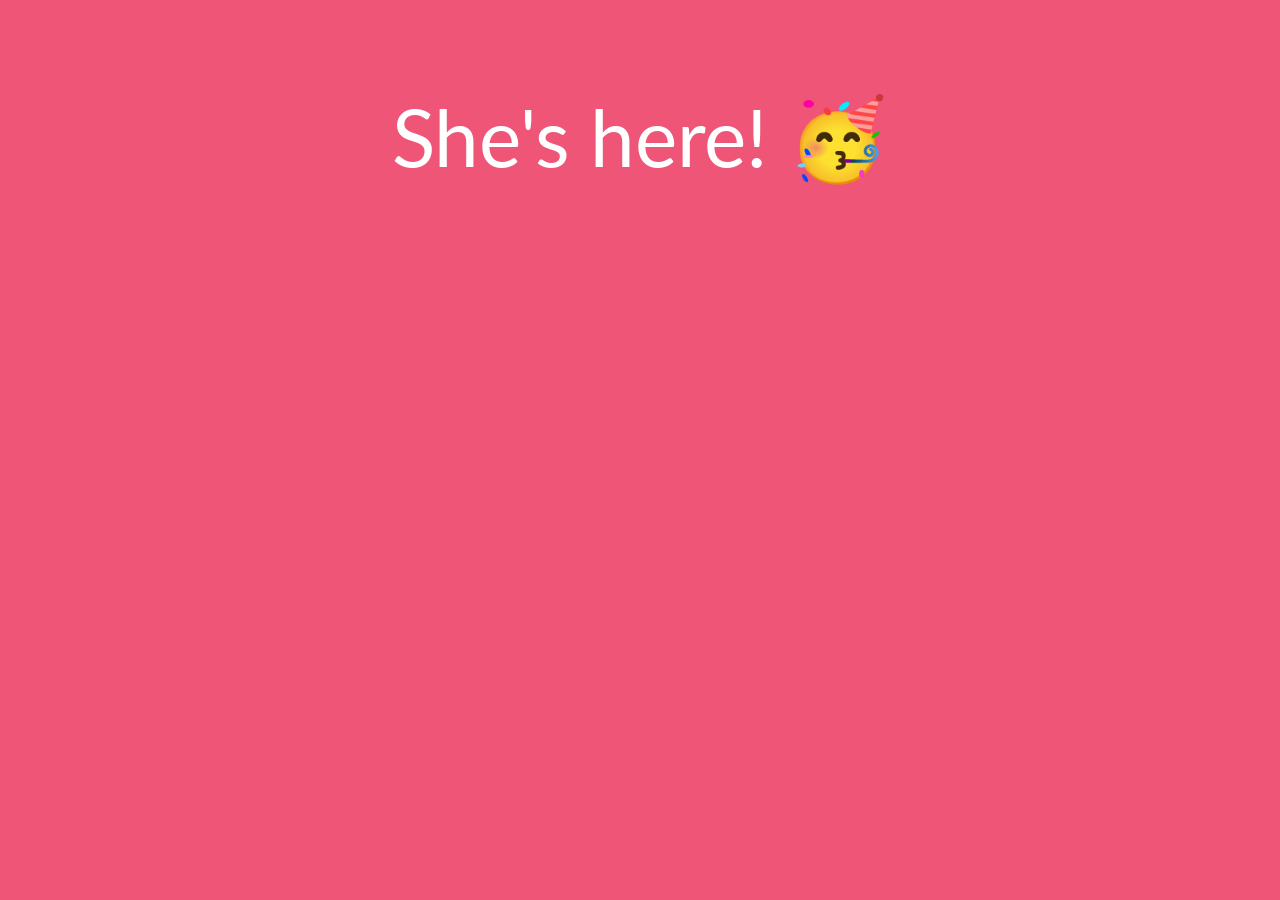
==== index.html @ 0445a793 "Fix time" ====
<!DOCTYPE html>

<html>
    <head>
        <title>🥳🥳🥳</title>
         <meta name="viewport" content="width=device-width, initial-scale=1.0">

        <link href="https://fonts.googleapis.com/css2?family=Lato:wght@300&display=swap" rel="stylesheet" />

        <link rel="stylesheet" href="odometer-theme-default.css" />
        <script src="odometer.js"></script>
    </head>

    <body>
        <div id="countdown">
            <div class="timer">
                <span class="odometer" id="days"></span>
                <span class="smallText">days</span>
            </div>
            <div class="timer">
                <span class="odometer" id="hours"></span>
                <span class="smallText">hours</span>
            </div>
            <div class="timer">
                <span class="odometer" id="minutes"></span>
                <span class="smallText">minutes</span>
            </div>
            <div class="timer">
                <span class="odometer" id="seconds"></span>
                <span class="smallText">seconds</span>
            </div>

        </div>
        <span id="subtext">until Lauren visits me again ❤</span>
    </body>
</html>

<script type="text/javascript">
    const arrival_date = 'October 09 2020 21:37:00 GMT-0700';

    function getTimeRemaining(endtime) {
      const total = Date.parse(endtime) - Date.parse(new Date());
      const seconds = Math.floor( (total/1000) % 60 );
      const minutes = Math.floor( (total/1000/60) % 60 );
      const hours = Math.floor( (total/(1000*60*60)) % 24 );
      const days = Math.floor( total/(1000*60*60*24) );

      return {
        total,
        days,
        hours,
        minutes,
        seconds
      };
    }

    function initializeClock(id, endtime) {
      const clock = document.getElementById(id);
      const daysSpan = clock.querySelector('#days');
      const hoursSpan = clock.querySelector('#hours');
      const minutesSpan = clock.querySelector('#minutes');
      const secondsSpan = clock.querySelector('#seconds');

      function updateClock(){
          const t = getTimeRemaining(endtime);
          if (t.total <= 0) {
              clearInterval(timeinterval);
              document.getElementById("countdown").innerHTML = "<span style=''>She's here! 🥳</span>"
              document.getElementById("subtext").remove()
          }

          daysSpan.innerHTML = t.days;
          hoursSpan.innerHTML = t.hours;
          minutesSpan.innerHTML = t.minutes;
          secondsSpan.innerHTML = t.seconds;
        }

        updateClock(); // run function once at first to avoid delay
        var timeinterval = setInterval(updateClock,1000);
    }

    initializeClock("countdown", arrival_date)


</script>

<style>
    html {
        background-color: #ee5577;
        font-family: 'Lato', sans-serif;
        color: white;
    }
    body {
        padding: 2em;
        padding-top: 5em;
        display: flex;
        flex-direction: column;
        justify-content: center;

        align-items: center;
    }
    #countdown {
        width: 100%;
        margin: auto;
        margin-bottom: 1em;
        font-size: 5em;
        display: flex;
        flex-direction: row;
        justify-content: space-evenly;

    }
    .smallText {
        font-size: 0.4em;
    }

    #subtext {
        font-size: 2em;
    }

    @media only screen and (max-width: 640px) {

      #countdown {
          flex-direction: column;
          align-items: first baseline;
          width: auto;
      }

      .timer {
          width: auto;
      }

}
</style>
---- odometer-theme-default.css ----
.odometer.odometer-auto-theme, .odometer.odometer-theme-default {
  display: inline-block;
  vertical-align: middle;
  *vertical-align: auto;
  *zoom: 1;
  *display: inline;
  position: relative;
}
.odometer.odometer-auto-theme .odometer-digit, .odometer.odometer-theme-default .odometer-digit {
  display: inline-block;
  vertical-align: middle;
  *vertical-align: auto;
  *zoom: 1;
  *display: inline;
  position: relative;
}
.odometer.odometer-auto-theme .odometer-digit .odometer-digit-spacer, .odometer.odometer-theme-default .odometer-digit .odometer-digit-spacer {
  display: inline-block;
  vertical-align: middle;
  *vertical-align: auto;
  *zoom: 1;
  *display: inline;
  visibility: hidden;
}
.odometer.odometer-auto-theme .odometer-digit .odometer-digit-inner, .odometer.odometer-theme-default .odometer-digit .odometer-digit-inner {
  text-align: left;
  display: block;
  position: absolute;
  top: 0;
  left: 0;
  right: 0;
  bottom: 0;
  overflow: hidden;
}
.odometer.odometer-auto-theme .odometer-digit .odometer-ribbon, .odometer.odometer-theme-default .odometer-digit .odometer-ribbon {
  display: block;
}
.odometer.odometer-auto-theme .odometer-digit .odometer-ribbon-inner, .odometer.odometer-theme-default .odometer-digit .odometer-ribbon-inner {
  display: block;
  -webkit-backface-visibility: hidden;
}
.odometer.odometer-auto-theme .odometer-digit .odometer-value, .odometer.odometer-theme-default .odometer-digit .odometer-value {
  display: block;
  -webkit-transform: translateZ(0);
}
.odometer.odometer-auto-theme .odometer-digit .odometer-value.odometer-last-value, .odometer.odometer-theme-default .odometer-digit .odometer-value.odometer-last-value {
  position: absolute;
}
.odometer.odometer-auto-theme.odometer-animating-up .odometer-ribbon-inner, .odometer.odometer-theme-default.odometer-animating-up .odometer-ribbon-inner {
  -webkit-transition: -webkit-transform 0.9s;
  -moz-transition: -moz-transform 0.9s;
  -ms-transition: -ms-transform 0.9s;
  -o-transition: -o-transform 0.9s;
  transition: transform 0.9s;
}
.odometer.odometer-auto-theme.odometer-animating-up.odometer-animating .odometer-ribbon-inner, .odometer.odometer-theme-default.odometer-animating-up.odometer-animating .odometer-ribbon-inner {
  -webkit-transform: translateY(-100%);
  -moz-transform: translateY(-100%);
  -ms-transform: translateY(-100%);
  -o-transform: translateY(-100%);
  transform: translateY(100%);
}
.odometer.odometer-auto-theme.odometer-animating-down .odometer-ribbon-inner, .odometer.odometer-theme-default.odometer-animating-down .odometer-ribbon-inner {
  -webkit-transform: translateY(-100%);
  -moz-transform: translateY(-100%);
  -ms-transform: translateY(-100%);
  -o-transform: translateY(-100%);
  transform: translateY(-100%);
}
.odometer.odometer-auto-theme.odometer-animating-down.odometer-animating .odometer-ribbon-inner, .odometer.odometer-theme-default.odometer-animating-down.odometer-animating .odometer-ribbon-inner {
  -webkit-transition: -webkit-transform 0.9s;
  -moz-transition: -moz-transform 0.9s;
  -ms-transition: -ms-transform 0.9s;
  -o-transition: -o-transform 0.9s;
  transition: transform 0.9s;
  -webkit-transform: translateY(0);
  -moz-transform: translateY(0);
  -ms-transform: translateY(0);
  -o-transform: translateY(0);
  transform: translateY(0);
}

.odometer.odometer-auto-theme, .odometer.odometer-theme-default {
  /* font-family: "Helvetica Neue", sans-serif;
  line-height: 1.1em; */
}
.odometer.odometer-auto-theme .odometer-value, .odometer.odometer-theme-default .odometer-value {
  /* text-align: center; */
}
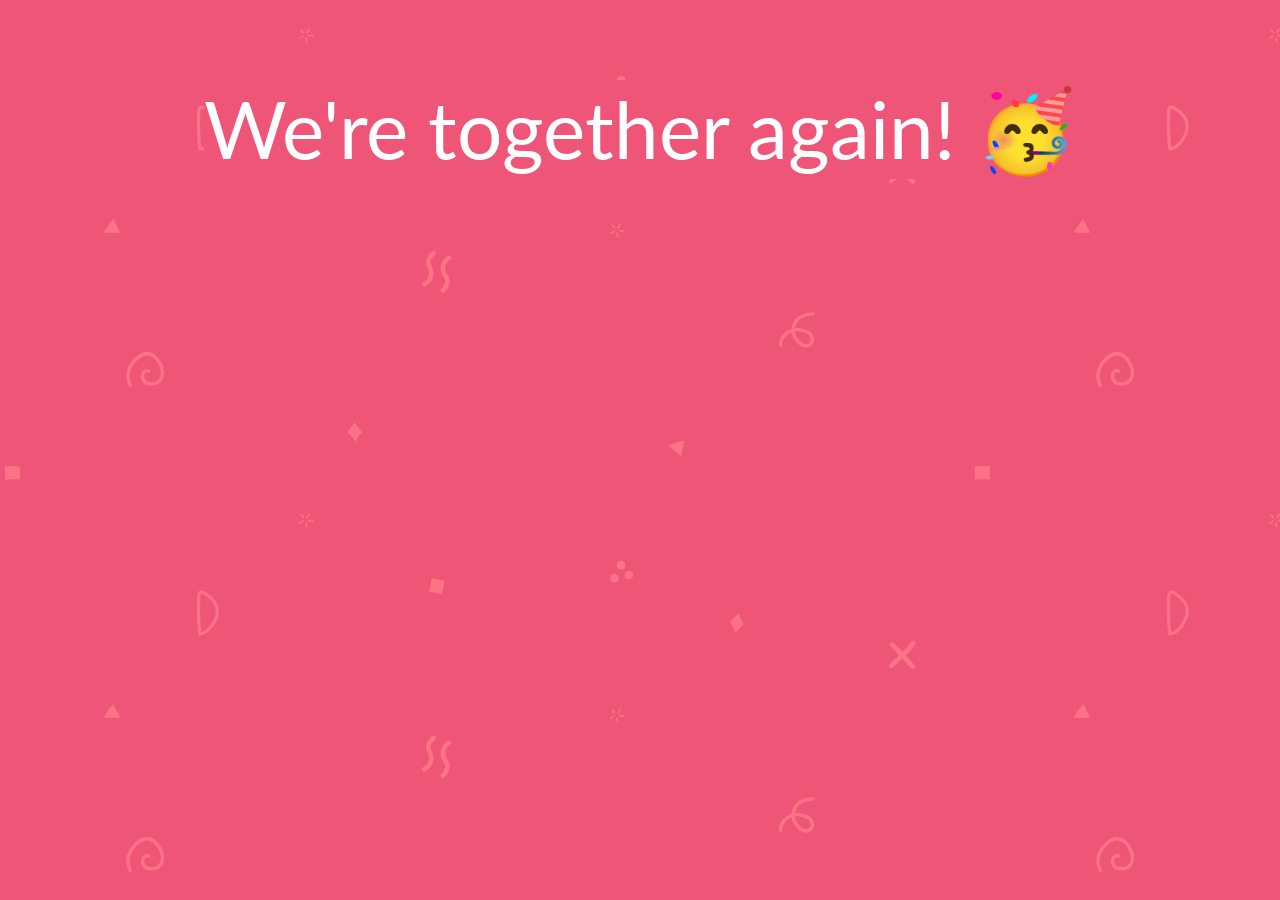
==== commit 6edc0914: "Update for next visit" ====
--- a/index.html
+++ b/index.html
@@ -8,7 +8,16 @@
         <link href="https://fonts.googleapis.com/css2?family=Lato:wght@300&display=swap" rel="stylesheet" />
 
         <link rel="stylesheet" href="odometer-theme-default.css" />
-        <script src="odometer.js"></script>
+        <script>
+        window.odometerOptions = {
+            auto: true, // Don't automatically initialize everything with class 'odometer'
+            selector: '.odometer', // Change the selector used to automatically find things to be animated
+            duration: 900, // Change how long the javascript expects the CSS animation to take
+            minIntegerLen: 2,
+            theme: 'default',
+        };
+    </script>
+        <script src="odometer.min.js"></script>
     </head>
 
     <body>
@@ -31,12 +40,12 @@
             </div>
 
         </div>
-        <span id="subtext">until Lauren visits me again ❤</span>
+        <span id="subtext">until we're together again ❤</span>
     </body>
 </html>
 
 <script type="text/javascript">
-    const arrival_date = 'October 09 2020 21:37:00 GMT-0700';
+    const arrival_date = 'January 18 2021 12:30:00 GMT-0800';
 
     function getTimeRemaining(endtime) {
       const total = Date.parse(endtime) - Date.parse(new Date());
@@ -65,7 +74,7 @@
           const t = getTimeRemaining(endtime);
           if (t.total <= 0) {
               clearInterval(timeinterval);
-              document.getElementById("countdown").innerHTML = "<span style=''>She's here! 🥳</span>"
+              document.getElementById("countdown").innerHTML = "<span style='background-color: #ee5577; text-align: center;'>We're together again! 🥳</span>"
               document.getElementById("subtext").remove()
           }
 
@@ -80,17 +89,18 @@
     }
 
     initializeClock("countdown", arrival_date)
-
-
 </script>
 
 <style>
     html {
         background-color: #ee5577;
+        background-image: url("bg.svg");
+        background-size: 970px;
         font-family: 'Lato', sans-serif;
         color: white;
     }
     body {
+        margin: 0px;
         padding: 2em;
         padding-top: 5em;
         display: flex;
@@ -107,8 +117,11 @@
         display: flex;
         flex-direction: row;
         justify-content: space-evenly;
+    }
+    .timer, #subtext {
+        background-color: #ee5577;
+    }
 
-    }
     .smallText {
         font-size: 0.4em;
     }
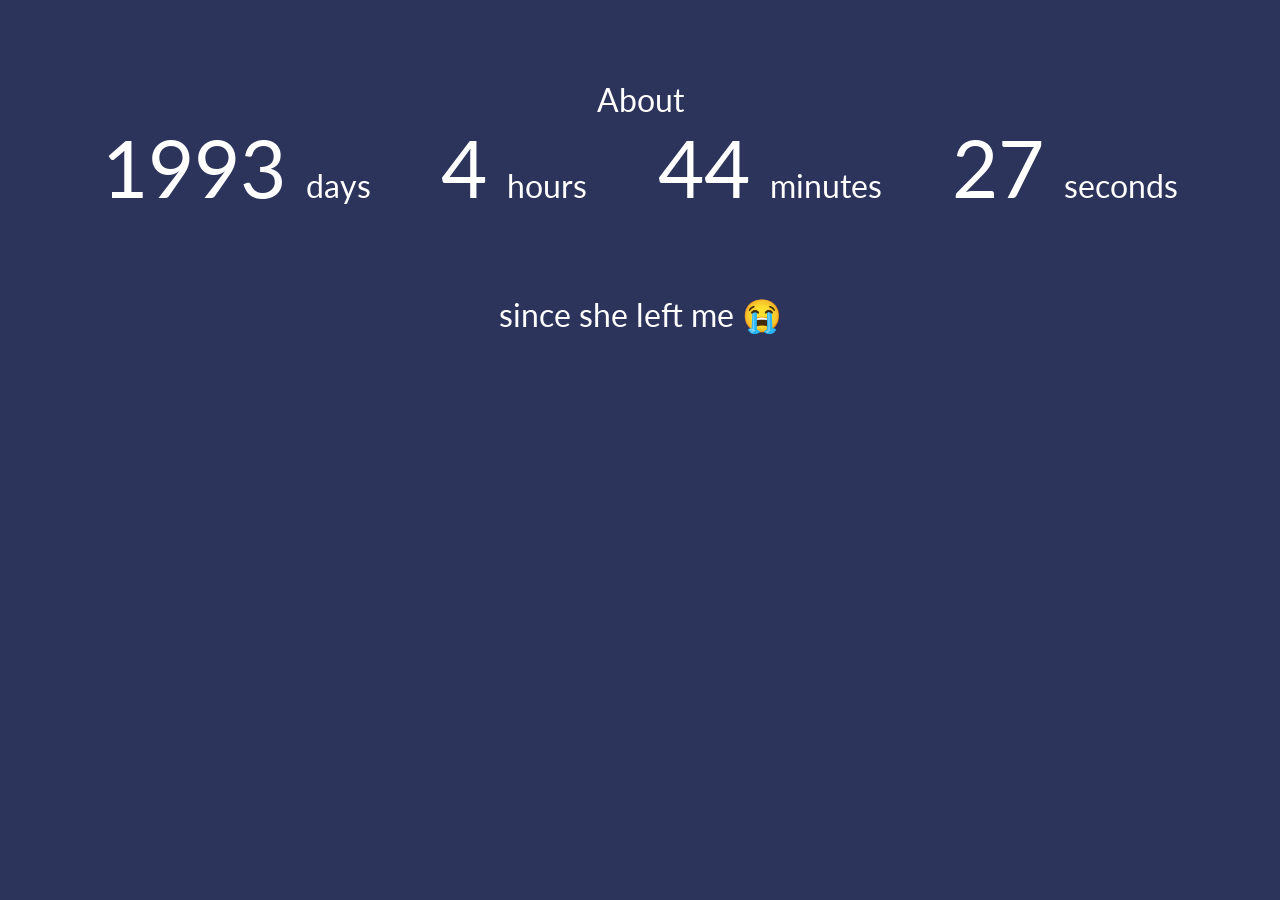
==== commit 4241eaf6: "Update index.html :(" ====
--- a/index.html
+++ b/index.html
@@ -7,7 +7,7 @@
 
         <link href="https://fonts.googleapis.com/css2?family=Lato:wght@300&display=swap" rel="stylesheet" />
 
-        <link rel="stylesheet" href="odometer-theme-default.css" />
+        <!-- <link rel="stylesheet" href="odometer-theme-default.css" />
         <script>
         window.odometerOptions = {
             auto: true, // Don't automatically initialize everything with class 'odometer'
@@ -17,10 +17,11 @@
             theme: 'default',
         };
     </script>
-        <script src="odometer.min.js"></script>
+        <script src="odometer.min.js"></script> -->
     </head>
 
     <body>
+        <span id="subtext">About</span>
         <div id="countdown">
             <div class="timer">
                 <span class="odometer" id="days"></span>
@@ -40,15 +41,15 @@
             </div>
 
         </div>
-        <span id="subtext">until we're together again ❤</span>
+        <span id="subtext">since she left me 😭</span>
     </body>
 </html>
 
 <script type="text/javascript">
-    const arrival_date = 'January 18 2021 12:30:00 GMT-0800';
+    const arrival_date = 'June 21 2021 23:00:00 GMT-0400';
 
     function getTimeRemaining(endtime) {
-      const total = Date.parse(endtime) - Date.parse(new Date());
+      const total = Date.parse(new Date()) - Date.parse(endtime);
       const seconds = Math.floor( (total/1000) % 60 );
       const minutes = Math.floor( (total/1000/60) % 60 );
       const hours = Math.floor( (total/(1000*60*60)) % 24 );
@@ -93,8 +94,8 @@
 
 <style>
     html {
-        background-color: #ee5577;
-        background-image: url("bg.svg");
+        background-color: #2c345c; /* #ee5577; */
+        background-image: url("bg-sad.svg");
         background-size: 970px;
         font-family: 'Lato', sans-serif;
         color: white;
@@ -119,7 +120,7 @@
         justify-content: space-evenly;
     }
     .timer, #subtext {
-        background-color: #ee5577;
+        background-color: #2c345c;
     }
 
     .smallText {
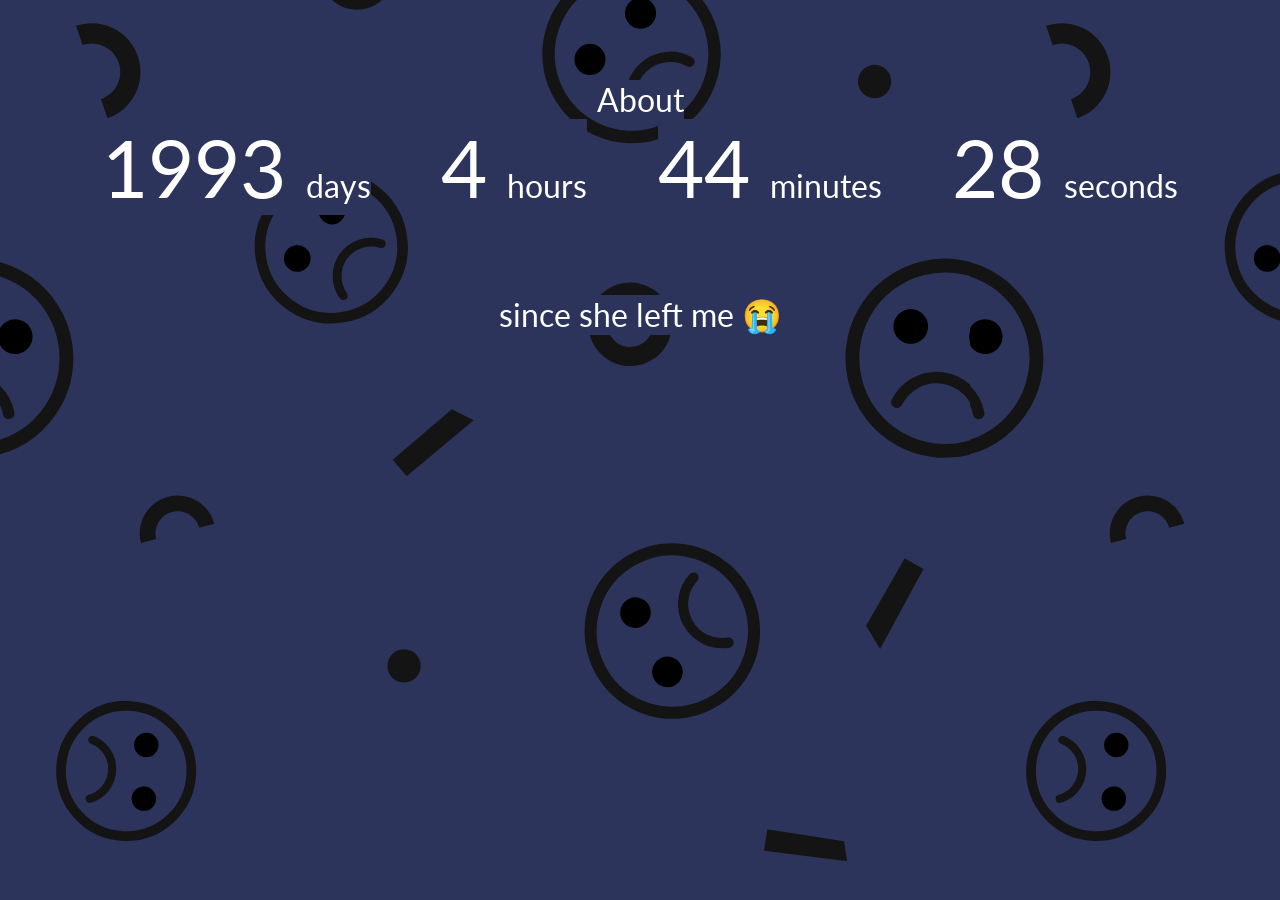
==== commit fa8ef263: "Update index.html" ====
--- a/index.html
+++ b/index.html
@@ -2,7 +2,7 @@
 
 <html>
     <head>
-        <title>🥳🥳🥳</title>
+        <title>😭😭😭</title>
          <meta name="viewport" content="width=device-width, initial-scale=1.0">
 
         <link href="https://fonts.googleapis.com/css2?family=Lato:wght@300&display=swap" rel="stylesheet" />
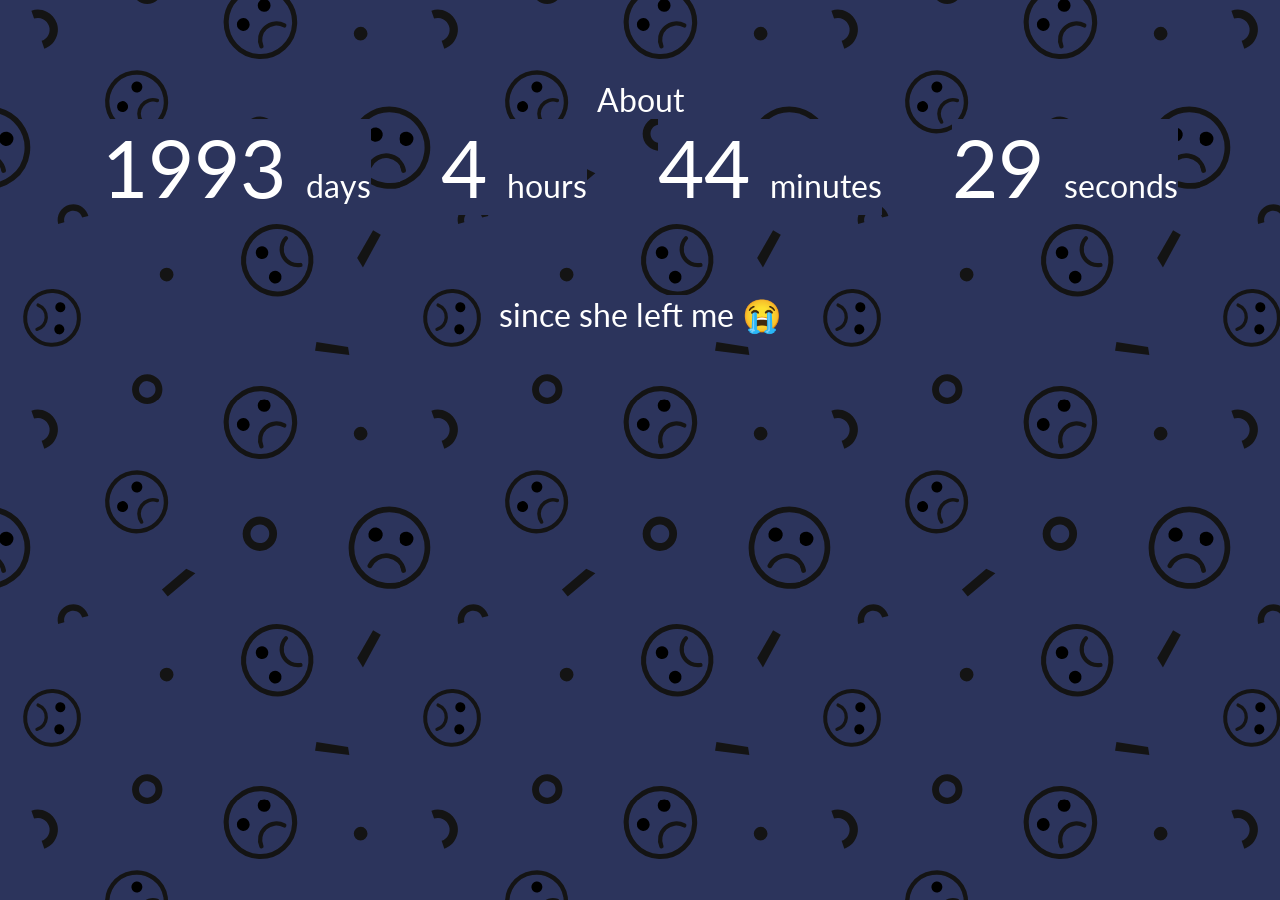
==== commit 8a014eb1: "Change background scale" ====
--- a/index.html
+++ b/index.html
@@ -96,7 +96,7 @@
     html {
         background-color: #2c345c; /* #ee5577; */
         background-image: url("bg-sad.svg");
-        background-size: 970px;
+        background-size: 400px;
         font-family: 'Lato', sans-serif;
         color: white;
     }
